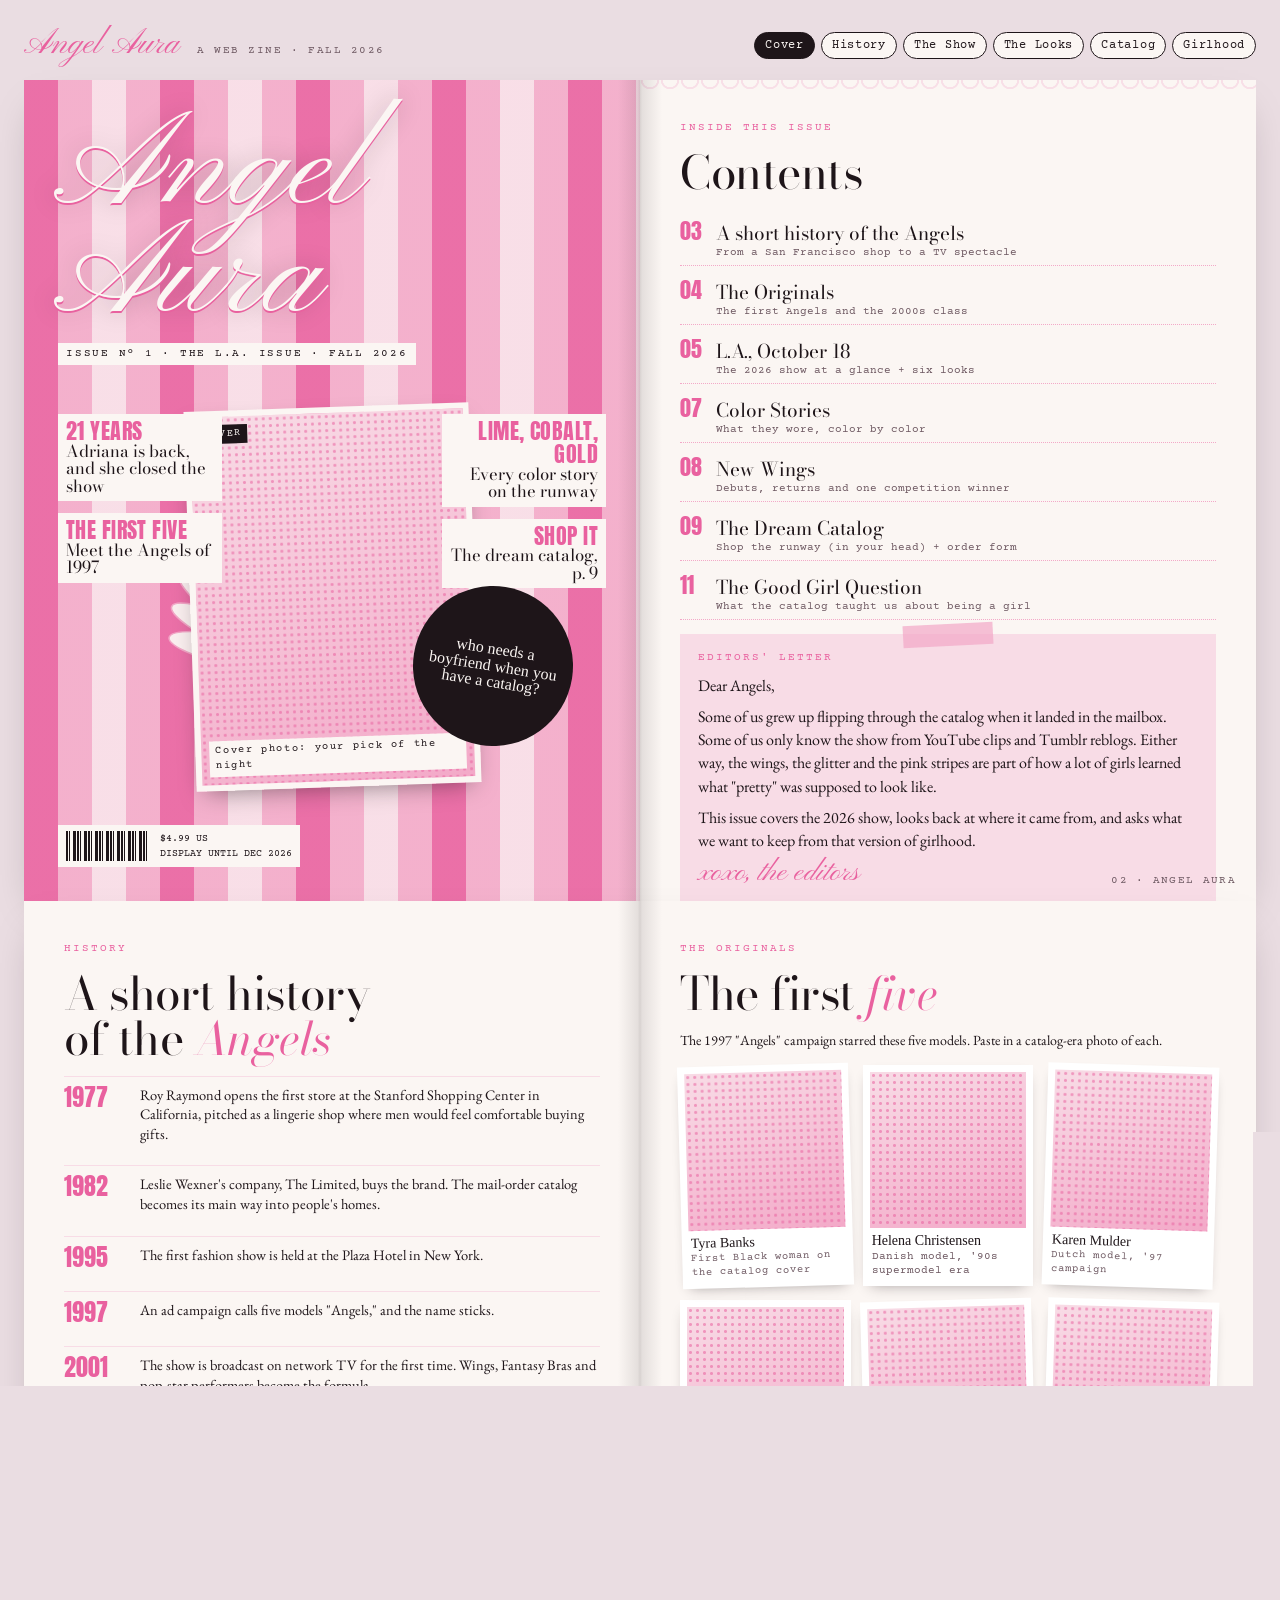
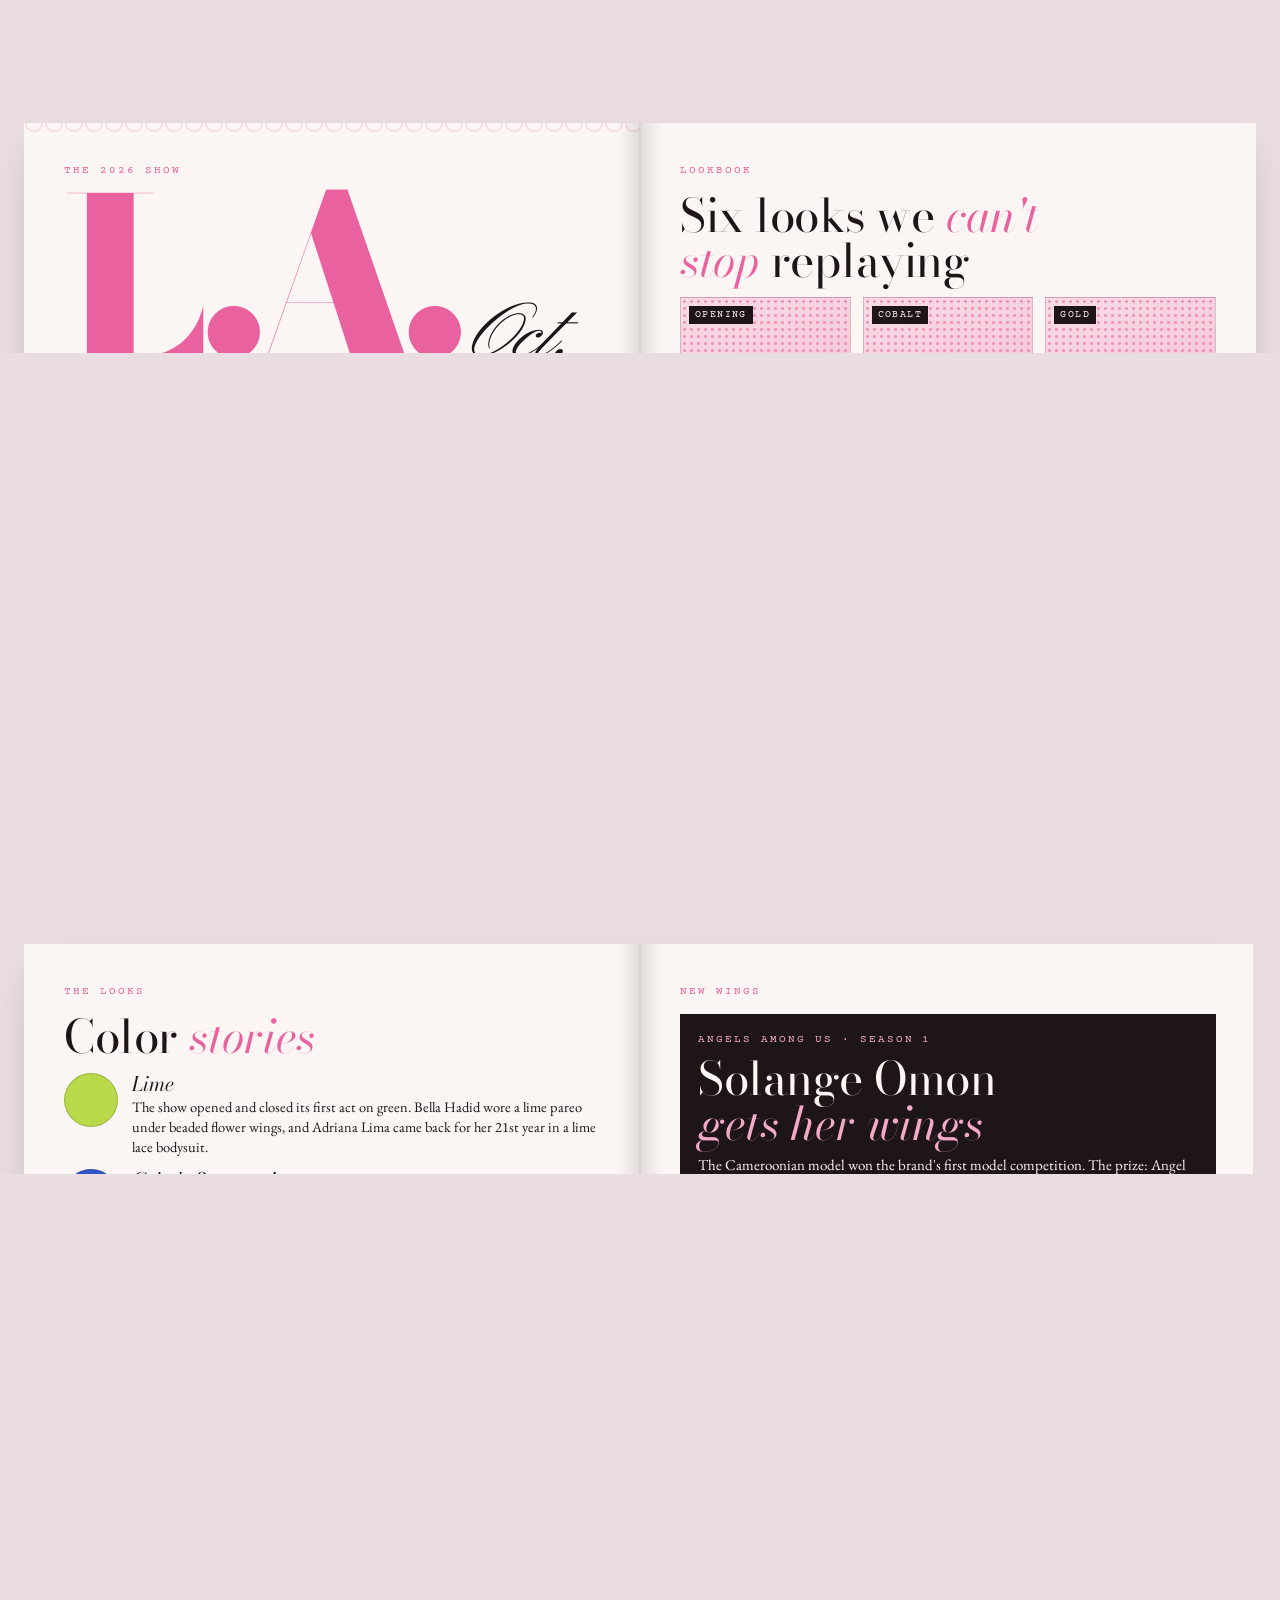
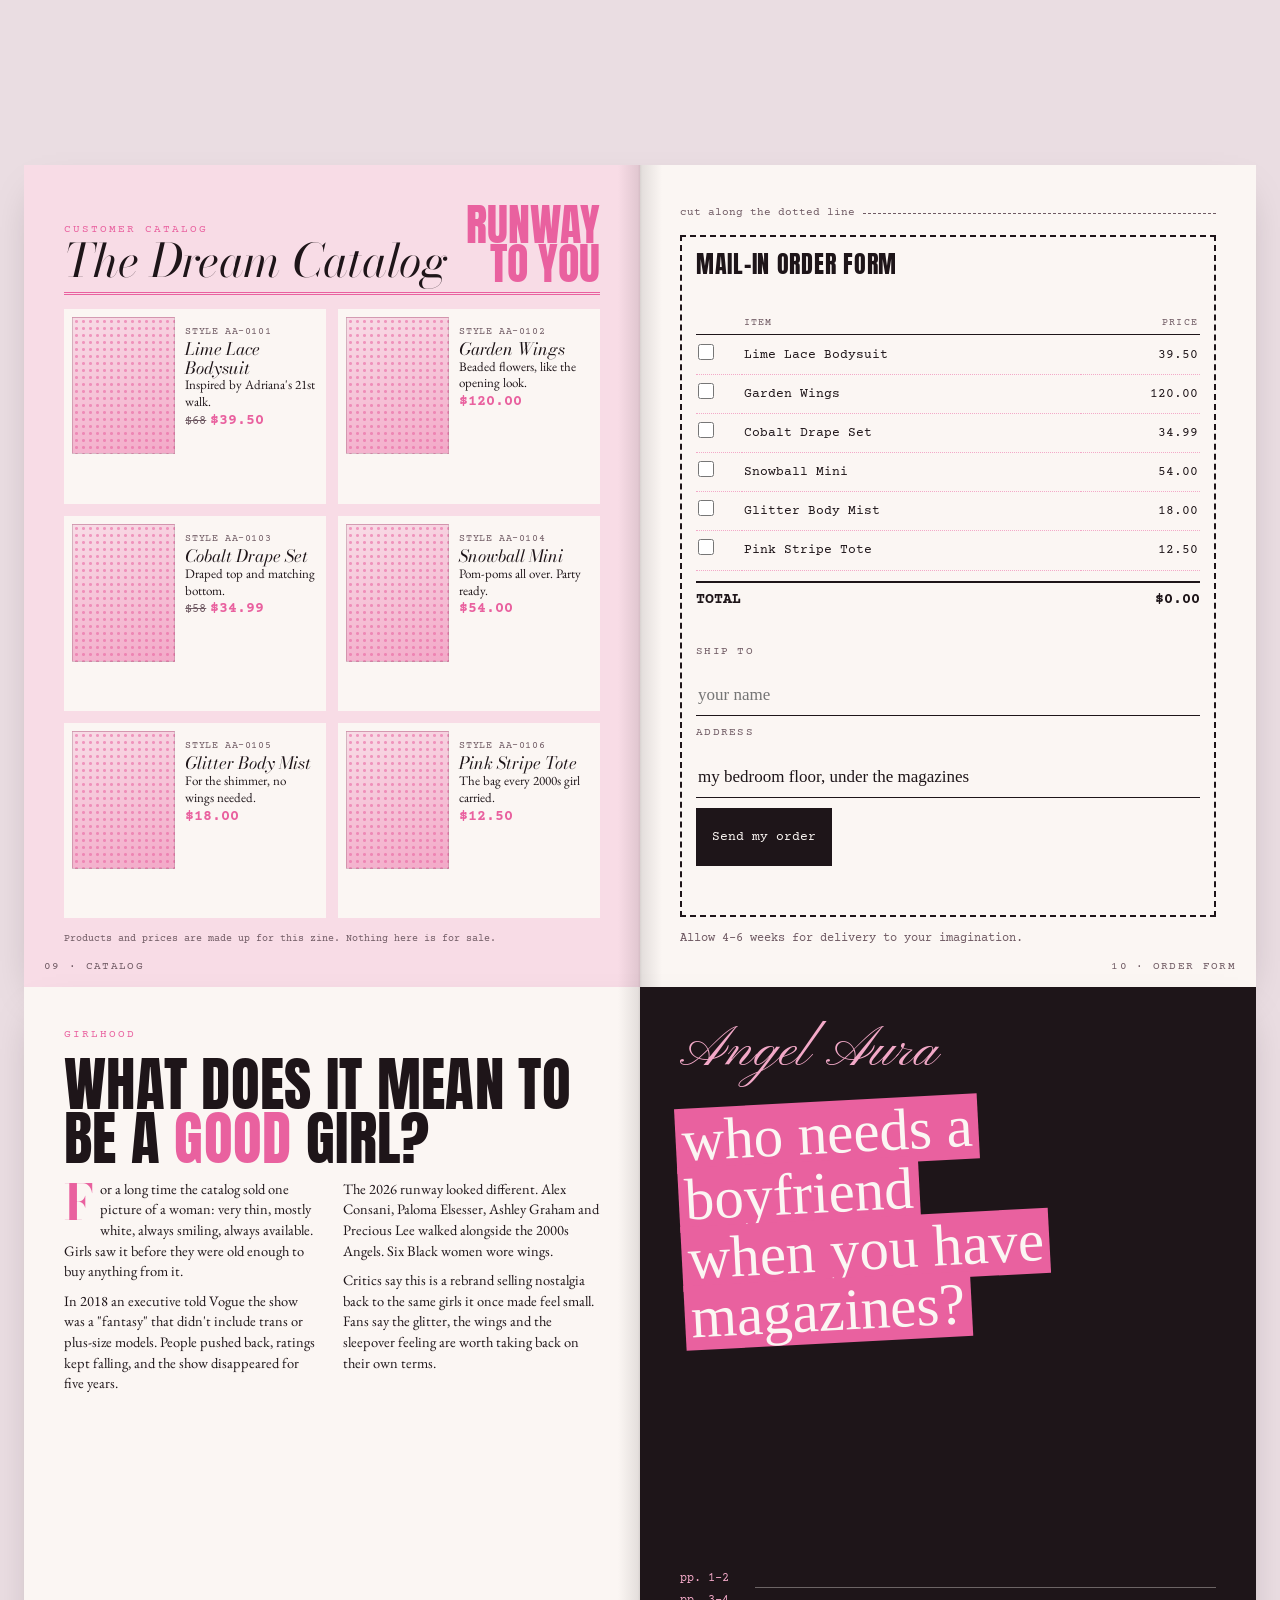
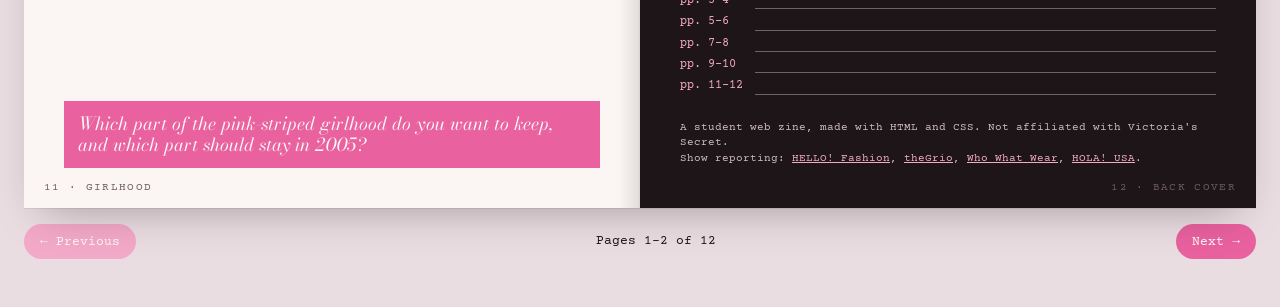
==== VSZINE/index.html @ 8eff386c "Add files via upload" ====
<!DOCTYPE html>
<html lang="en">
<head>
<meta charset="utf-8">
<meta name="viewport" content="width=device-width, initial-scale=1">
<title>Angel Aura</title>
<link rel="preconnect" href="https://fonts.googleapis.com">
<link rel="preconnect" href="https://fonts.gstatic.com" crossorigin>
<link rel="stylesheet" href="https://fonts.googleapis.com/css2?family=Anton&family=Bodoni+Moda:ital,opsz,wght@0,6..96,400..900;1,6..96,400..900&family=Courier+Prime:ital,wght@0,400;0,700;1,400&family=EB+Garamond:ital,wght@0,400..600;1,400..600&family=Permanent+Marker&family=Pinyon+Script&display=swap">

<link rel="stylesheet" href="style.css">
</head>
<body>

<header class="bar">
  <div class="mast">Angel Aura <small>a web zine · Fall 2026</small></div>
  <nav class="tabs" aria-label="Spreads">
    <button type="button" data-go="1">Cover</button>
    <button type="button" data-go="2">History</button>
    <button type="button" data-go="3">The Show</button>
    <button type="button" data-go="4">The Looks</button>
    <button type="button" data-go="5">Catalog</button>
    <button type="button" data-go="6">Girlhood</button>
  </nav>
</header>

<main>
<!-- ===================== SPREAD 1 · pages 1–2 ===================== -->
<section class="spread" id="spread-1" aria-label="Spread 1, pages 1 and 2">
  <article class="page l cover">
    <div class="stripes" aria-hidden="true"></div>
    <div class="inner">
      <div class="masthead">Angel Aura</div>
      <div class="issue">Issue Nº 1 · The L.A. Issue · Fall 2026</div>
      <div class="stage">
        <svg class="wings" viewBox="0 0 520 300" aria-hidden="true">
          <defs>
            <ellipse id="f" cx="0" cy="-70" rx="15" ry="72" fill="#FBF6F3" stroke="#F3A9C8" stroke-width="1.5"/>
            <g id="wing">
              <use href="#f" transform="rotate(-78)"/><use href="#f" transform="rotate(-66) scale(1.05)"/>
              <use href="#f" transform="rotate(-54) scale(1.12)"/><use href="#f" transform="rotate(-42) scale(1.18)"/>
              <use href="#f" transform="rotate(-30) scale(1.22)"/><use href="#f" transform="rotate(-18) scale(1.2)"/>
              <use href="#f" transform="rotate(-6) scale(1.1)"/><use href="#f" transform="rotate(6) scale(.95)"/>
              <use href="#f" transform="rotate(-60) scale(.7)"/><use href="#f" transform="rotate(-36) scale(.75)"/><use href="#f" transform="rotate(-12) scale(.7)"/>
            </g>
          </defs>
          <use href="#wing" transform="translate(236 220)"/>
          <use href="#wing" transform="translate(284 220) scale(-1 1)"/>
        </svg>
        <figure class="ph"><span class="tag">Cover</span><figcaption>Cover photo: your pick of the night</figcaption></figure>
        <div class="lines">
          <div class="line"><b>21 years</b>Adriana is back, and she closed the show</div>
          <div class="line"><b>The first five</b>Meet the Angels of 1997</div>
        </div>
        <div class="lines right">
          <div class="line"><b>Lime, cobalt, gold</b>Every color story on the runway</div>
          <div class="line"><b>Shop it</b>The dream catalog, p. 9</div>
        </div>
        <div class="sticker">who needs a boyfriend when you have a catalog?</div>
      </div>
      <div class="barcode"><i></i><span>$4.99 US<br>DISPLAY UNTIL DEC 2026</span></div>
    </div>
  </article>

  <article class="page r lace-top">
    <span class="kicker">Inside this issue</span>
    <h2>Contents</h2>
    <nav class="contents" aria-label="Contents">
      <a href="#spread-2" data-go="2"><span class="n">03</span><span class="t">A short history of the Angels<span class="d">From a San Francisco shop to a TV spectacle</span></span></a>
      <a href="#spread-2" data-go="2"><span class="n">04</span><span class="t">The Originals<span class="d">The first Angels and the 2000s class</span></span></a>
      <a href="#spread-3" data-go="3"><span class="n">05</span><span class="t">L.A., October 18<span class="d">The 2026 show at a glance + six looks</span></span></a>
      <a href="#spread-4" data-go="4"><span class="n">07</span><span class="t">Color Stories<span class="d">What they wore, color by color</span></span></a>
      <a href="#spread-4" data-go="4"><span class="n">08</span><span class="t">New Wings<span class="d">Debuts, returns and one competition winner</span></span></a>
      <a href="#spread-5" data-go="5"><span class="n">09</span><span class="t">The Dream Catalog<span class="d">Shop the runway (in your head) + order form</span></span></a>
      <a href="#spread-6" data-go="6"><span class="n">11</span><span class="t">The Good Girl Question<span class="d">What the catalog taught us about being a girl</span></span></a>
    </nav>
    <div class="letter">
      <span class="tape" aria-hidden="true"></span>
      <p class="kicker">Editors' letter</p>
      <p>Dear Angels,</p>
      <p>Some of us grew up flipping through the catalog when it landed in the mailbox. Some of us only know the show from YouTube clips and Tumblr reblogs. Either way, the wings, the glitter and the pink stripes are part of how a lot of girls learned what "pretty" was supposed to look like.</p>
      <p>This issue covers the 2026 show, looks back at where it came from, and asks what we want to keep from that version of girlhood.</p>
      <p class="sig">xoxo, the editors</p>
    </div>
    <span class="folio">02 · ANGEL AURA</span>
  </article>
</section>

<!-- ===================== SPREAD 2 · pages 3–4 ===================== -->
<section class="spread" id="spread-2" aria-label="Spread 2, pages 3 and 4" hidden>
  <article class="page l">
    <span class="kicker">History</span>
    <h2>A short history of the <em>Angels</em></h2>
    <ol class="timeline">
      <li><span class="y">1977</span><p>Roy Raymond opens the first store at the Stanford Shopping Center in California, pitched as a lingerie shop where men would feel comfortable buying gifts.</p></li>
      <li><span class="y">1982</span><p>Leslie Wexner's company, The Limited, buys the brand. The mail-order catalog becomes its main way into people's homes.</p></li>
      <li><span class="y">1995</span><p>The first fashion show is held at the Plaza Hotel in New York.</p></li>
      <li><span class="y">1997</span><p>An ad campaign calls five models "Angels," and the name sticks.</p></li>
      <li><span class="y">2001</span><p>The show is broadcast on network TV for the first time. Wings, Fantasy Bras and pop-star performers become the formula.</p></li>
      <li class="dark"><span class="y">2018</span><p>Ratings fall. A top executive says trans and plus-size models don't fit the show's "fantasy." He apologizes after public backlash.</p></li>
      <li class="dark"><span class="y">2019</span><p>The show is cancelled. In 2021 the brand retires the Angels and launches a new group of spokeswomen.</p></li>
      <li><span class="y">2024</span><p>The runway returns in New York, wings and Angels included. A second New York show follows in 2025.</p></li>
      <li><span class="y">2026</span><p>The show moves to Los Angeles for its third edition since the comeback.</p></li>
    </ol>
    <span class="folio">03 · HISTORY</span>
  </article>

  <article class="page r">
    <span class="kicker">The Originals</span>
    <h2>The first <em>five</em></h2>
    <p class="small">The 1997 "Angels" campaign starred these five models. Paste in a catalog-era photo of each.</p>
    <div class="polaroids">
      <div class="pola"><figure class="ph"></figure><div class="name">Tyra Banks</div><div class="note">First Black woman on the catalog cover</div></div>
      <div class="pola"><figure class="ph"></figure><div class="name">Helena Christensen</div><div class="note">Danish model, '90s supermodel era</div></div>
      <div class="pola"><figure class="ph"></figure><div class="name">Karen Mulder</div><div class="note">Dutch model, '97 campaign</div></div>
      <div class="pola"><figure class="ph"></figure><div class="name">Daniela Peštová</div><div class="note">Czech model, '97 campaign</div></div>
      <div class="pola"><figure class="ph"></figure><div class="name">Stephanie Seymour</div><div class="note">American model, '97 campaign</div></div>
      <div class="pola"><figure class="ph"></figure><div class="name">Your favorite</div><div class="note">Who made you want wings?</div></div>
    </div>
    <div class="classof">
      <span class="kicker">The 2000s class</span>
      <p>Heidi Klum, Gisele Bündchen, Adriana Lima, Alessandra Ambrosio, Miranda Kerr, Doutzen Kroes, Candice Swanepoel. Four of them walked again in 2026.</p>
    </div>
    <span class="folio">04 · THE ORIGINALS</span>
  </article>
</section>

<!-- ===================== SPREAD 3 · pages 5–6 ===================== -->
<section class="spread" id="spread-3" aria-label="Spread 3, pages 5 and 6" hidden>
  <article class="page l lace-top">
    <span class="kicker">The 2026 Show</span>
    <div class="la">L.A.<i>Oct. 18</i></div>
    <figure class="ph" style="flex:1"><span class="tag">Runway</span><figcaption>Wide shot of the runway at Sony Pictures Studios</figcaption></figure>
    <dl class="facts">
      <div><dt>Where</dt><dd>Sony Pictures Studios, Culver City</dd></div>
      <div><dt>How to watch</dt><dd>Streamed live on YouTube</dd></div>
      <div><dt>Soundtrack</dt><dd>All women: KATSEYE, Tate McRae, Megan Thee Stallion, Megan Moroney</dd></div>
      <div><dt>Surprise</dt><dd>Kylie Jenner, in white feathered wings</dd></div>
    </dl>
    <span class="folio">05 · THE SHOW</span>
  </article>

  <article class="page r">
    <span class="kicker">Lookbook</span>
    <h2>Six looks we <em>can't stop</em> replaying</h2>
    <div class="looks">
      <div class="look"><figure class="ph"><span class="tag">Opening</span></figure><div class="who">Bella Hadid</div><div class="what">Beaded floral wings, lime green pareo</div></div>
      <div class="look"><figure class="ph"><span class="tag">Cobalt</span></figure><div class="who">Joan Smalls</div><div class="what">Curved wings, draped top, all in cobalt</div></div>
      <div class="look"><figure class="ph"><span class="tag">Gold</span></figure><div class="who">Alex Consani</div><div class="what">Gold wings over a black lace corset set</div></div>
      <div class="look"><figure class="ph"><span class="tag">Sequin</span></figure><div class="who">Gigi Hadid</div><div class="what">Sequined wings with swinging fringe</div></div>
      <div class="look"><figure class="ph"><span class="tag">Green</span></figure><div class="who">Imaan Hammam</div><div class="what">Oversized apple-green sequin wings</div></div>
      <div class="look"><figure class="ph"><span class="tag">Finale</span></figure><div class="who">Adriana Lima</div><div class="what">Shimmering white with detailed wings</div></div>
    </div>
    <span class="folio">06 · LOOKBOOK</span>
  </article>
</section>

<!-- ===================== SPREAD 4 · pages 7–8 ===================== -->
<section class="spread" id="spread-4" aria-label="Spread 4, pages 7 and 8" hidden>
  <article class="page l">
    <span class="kicker">The Looks</span>
    <h2>Color <em>stories</em></h2>
    <div class="stories">
      <div class="story"><span class="chip" style="background:#B7D94A"></span><div><h3>Lime</h3><p>The show opened and closed its first act on green. Bella Hadid wore a lime pareo under beaded flower wings, and Adriana Lima came back for her 21st year in a lime lace bodysuit.</p></div></div>
      <div class="story"><span class="chip" style="background:#2F55C8"></span><div><h3>Cobalt &amp; turquoise</h3><p>Joan Smalls brought a beachy cobalt set with curved wings. Awar Odhiang wore turquoise with bright blue feathered wings that spiraled around her like fireworks.</p></div></div>
      <div class="story"><span class="chip" style="background:#D9B451"></span><div><h3>Gold</h3><p>Candice Swanepoel shone in a gold look, one of several she wore that night. Alex Consani paired gold wings with black lace.</p></div></div>
      <div class="story"><span class="chip" style="background:#F07FB8"></span><div><h3>Barbie pink</h3><p>Barbara Palvin walked in bright pink just a month after having her first baby.</p></div></div>
      <div class="story"><span class="chip" style="background:#FFFFFF"></span><div><h3>White</h3><p>Two big entrances in white: Kylie Jenner's surprise walk in feathered wings, and Adriana Lima's finale.</p></div></div>
      <div class="story"><span class="chip" style="background:#F6E7EE"></span><div><h3>Snowball</h3><p>Mathilda Gvarliani's mini dress, dotted with little pom-poms, was the most playful piece of the night.</p></div></div>
    </div>
    <span class="folio">07 · COLOR STORIES</span>
  </article>

  <article class="page r">
    <span class="kicker">New Wings</span>
    <div class="winner">
      <span class="kicker">Angels Among Us · Season 1</span>
      <h2>Solange Omon <em>gets her wings</em></h2>
      <p>The Cameroonian model won the brand's first model competition. The prize: Angel wings on the runway and a contract with IMG Models.</p>
    </div>
    <figure class="ph" style="flex:1"><span class="tag">Photo</span><figcaption>Solange Omon on the runway</figcaption></figure>
    <div class="mini">
      <div><b>First walks</b><span>Natalia Bryant, Jordan Leftwich and Honey Ordoñez made their debuts.</span></div>
      <div><b>For PINK</b><span>Soccer star Trinity Rodman walked for the brand's younger line.</span></div>
      <div><b>Representation</b><span>Rawleen Varghese followed Neelam Gill as a South Asian face on the runway.</span></div>
      <div><b>Milestone</b><span>Alessandra Ambrosio walked her 20th show.</span></div>
    </div>
    <p class="frow">FRONT ROW: Nicole Kidman, Vanessa Bryant, Kris Jenner, Timothée Chalamet</p>
    <span class="folio">08 · NEW WINGS</span>
  </article>
</section>

<!-- ===================== SPREAD 5 · pages 9–10 ===================== -->
<section class="spread" id="spread-5" aria-label="Spread 5, pages 9 and 10" hidden>
  <article class="page l catalog">
    <div class="head">
      <div><span class="kicker">Customer catalog</span><h2>The Dream Catalog</h2></div>
      <div class="sale">Runway<br>to you</div>
    </div>
    <div class="items">
      <div class="item"><figure class="ph"></figure><div><span class="sty">STYLE AA-0101</span><h3>Lime Lace Bodysuit</h3><p>Inspired by Adriana's 21st walk.</p><p class="price"><s>$68</s>$39.50</p></div></div>
      <div class="item"><figure class="ph"></figure><div><span class="sty">STYLE AA-0102</span><h3>Garden Wings</h3><p>Beaded flowers, like the opening look.</p><p class="price">$120.00</p></div></div>
      <div class="item"><figure class="ph"></figure><div><span class="sty">STYLE AA-0103</span><h3>Cobalt Drape Set</h3><p>Draped top and matching bottom.</p><p class="price"><s>$58</s>$34.99</p></div></div>
      <div class="item"><figure class="ph"></figure><div><span class="sty">STYLE AA-0104</span><h3>Snowball Mini</h3><p>Pom-poms all over. Party ready.</p><p class="price">$54.00</p></div></div>
      <div class="item"><figure class="ph"></figure><div><span class="sty">STYLE AA-0105</span><h3>Glitter Body Mist</h3><p>For the shimmer, no wings needed.</p><p class="price">$18.00</p></div></div>
      <div class="item"><figure class="ph"></figure><div><span class="sty">STYLE AA-0106</span><h3>Pink Stripe Tote</h3><p>The bag every 2000s girl carried.</p><p class="price">$12.50</p></div></div>
    </div>
    <p class="disclaim">Products and prices are made up for this zine. Nothing here is for sale.</p>
    <span class="folio">09 · CATALOG</span>
  </article>

  <article class="page r">
    <div class="scissors">cut along the dotted line</div>
    <form class="orderform" id="order" novalidate>
      <h3>Mail-in order form</h3>
      <table class="of-table">
        <thead><tr><th></th><th>Item</th><th>Price</th></tr></thead>
        <tbody>
          <tr><td><input type="checkbox" id="o1" data-price="39.50"></td><td><label for="o1">Lime Lace Bodysuit</label></td><td>39.50</td></tr>
          <tr><td><input type="checkbox" id="o2" data-price="120"></td><td><label for="o2">Garden Wings</label></td><td>120.00</td></tr>
          <tr><td><input type="checkbox" id="o3" data-price="34.99"></td><td><label for="o3">Cobalt Drape Set</label></td><td>34.99</td></tr>
          <tr><td><input type="checkbox" id="o4" data-price="54"></td><td><label for="o4">Snowball Mini</label></td><td>54.00</td></tr>
          <tr><td><input type="checkbox" id="o5" data-price="18"></td><td><label for="o5">Glitter Body Mist</label></td><td>18.00</td></tr>
          <tr><td><input type="checkbox" id="o6" data-price="12.50"></td><td><label for="o6">Pink Stripe Tote</label></td><td>12.50</td></tr>
        </tbody>
      </table>
      <div class="total"><span>TOTAL</span><span id="total">$0.00</span></div>
      <div class="field"><label for="o-name">Ship to</label><input id="o-name" type="text" placeholder="your name"></div>
      <div class="field"><label for="o-addr">Address</label><input id="o-addr" type="text" value="my bedroom floor, under the magazines"></div>
      <button type="submit">Send my order</button>
      <p class="confirm" id="confirm" aria-live="polite"></p>
    </form>
    <p class="cap">Allow 4–6 weeks for delivery to your imagination.</p>
    <span class="folio">10 · ORDER FORM</span>
  </article>
</section>

<!-- ===================== SPREAD 6 · pages 11–12 ===================== -->
<section class="spread" id="spread-6" aria-label="Spread 6, pages 11 and 12" hidden>
  <article class="page l">
    <span class="kicker">Girlhood</span>
    <div class="shout">What does it mean to be a <span>good</span> girl?</div>
    <div class="essay">
      <p>For a long time the catalog sold one picture of a woman: very thin, mostly white, always smiling, always available. Girls saw it before they were old enough to buy anything from it.</p>
      <p>In 2018 an executive told Vogue the show was a "fantasy" that didn't include trans or plus-size models. People pushed back, ratings kept falling, and the show disappeared for five years.</p>
      <p>The 2026 runway looked different. Alex Consani, Paloma Elsesser, Ashley Graham and Precious Lee walked alongside the 2000s Angels. Six Black women wore wings.</p>
      <p>Critics say this is a rebrand selling nostalgia back to the same girls it once made feel small. Fans say the glitter, the wings and the sleepover feeling are worth taking back on their own terms.</p>
    </div>
    <p class="ask">Which part of the pink-striped girlhood do you want to keep, and which part should stay in 2005?</p>
    <span class="folio">11 · GIRLHOOD</span>
  </article>

  <article class="page r back">
    <div class="script">Angel Aura</div>
    <div class="scrawl"><span>who needs a boyfriend</span><br><span>when you have</span><br><span>magazines?</span></div>
    <dl class="credits">
      <dt>pp. 1–2</dt><dd></dd>
      <dt>pp. 3–4</dt><dd></dd>
      <dt>pp. 5–6</dt><dd></dd>
      <dt>pp. 7–8</dt><dd></dd>
      <dt>pp. 9–10</dt><dd></dd>
      <dt>pp. 11–12</dt><dd></dd>
    </dl>
    <p class="sources">A student web zine, made with HTML and CSS. Not affiliated with Victoria's Secret.<br>
    Show reporting: <a href="https://www.hellomagazine.com/hfm/fashion-trends/929513/best-moments-victorias-secret-2026/" target="_blank" rel="noopener">HELLO! Fashion</a>,
    <a href="https://thegrio.com/2026/10/19/the-standout-black-moments-from-the-2026-victorias-secret-fashion-show/" target="_blank" rel="noopener">theGrio</a>,
    <a href="https://www.whowhatwear.com/fashion/runway/victorias-secret-fashion-show-2026" target="_blank" rel="noopener">Who What Wear</a>,
    <a href="https://www.hola.com/us/entertainment/20261001926379/victorias-secret-fashion-show-2026-performers-katseye-megan-moroney/" target="_blank" rel="noopener">HOLA! USA</a>.</p>
    <span class="folio">12 · BACK COVER</span>
  </article>
</section>
</main>

<div class="nav">
  <button type="button" id="prev">← Previous</button>
  <span id="where">Pages 1–2 of 12</span>
  <button type="button" id="next">Next →</button>
</div>

<script>
(function(){
  var spreads=[].slice.call(document.querySelectorAll('.spread'));
  var tabs=[].slice.call(document.querySelectorAll('.tabs button'));
  var cur=1;
  function show(n,push){
    n=Math.max(1,Math.min(spreads.length,n));cur=n;
    spreads.forEach(function(s,i){s.hidden=(i!==n-1)});
    tabs.forEach(function(t){t.setAttribute('aria-current',String(+t.dataset.go===n))});
    document.getElementById('prev').disabled=n===1;
    document.getElementById('next').disabled=n===spreads.length;
    document.getElementById('where').textContent='Pages '+(n*2-1)+'–'+(n*2)+' of 12';
    if(push&&location.hash!=='#spread-'+n){location.hash='spread-'+n}
  }
  function fromHash(){var m=/^#spread-(\d)$/.exec(location.hash);show(m?+m[1]:1,false)}
  document.addEventListener('click',function(e){
    var g=e.target.closest('[data-go]');if(!g)return;e.preventDefault();show(+g.dataset.go,true);window.scrollTo(0,0);
  });
  document.getElementById('prev').addEventListener('click',function(){show(cur-1,true)});
  document.getElementById('next').addEventListener('click',function(){show(cur+1,true)});
  document.addEventListener('keydown',function(e){
    if(e.target.matches('input'))return;
    if(e.key==='ArrowRight')show(cur+1,true);
    if(e.key==='ArrowLeft')show(cur-1,true);
  });
  window.addEventListener('hashchange',fromHash);
  fromHash();

  var form=document.getElementById('order');
  function sum(){
    var t=0;form.querySelectorAll('input[type=checkbox]').forEach(function(c){if(c.checked)t+=parseFloat(c.dataset.price)});
    document.getElementById('total').textContent='$'+t.toFixed(2);return t;
  }
  form.addEventListener('change',sum);
  form.addEventListener('submit',function(e){
    e.preventDefault();var t=sum();var name=document.getElementById('o-name').value.trim()||'Angel';
    document.getElementById('confirm').textContent=t>0?('Thank you, '+name+'! Your $'+t.toFixed(2)+' order ships in your dreams.'):'Pick at least one item first.';
  });
})();
</script>
</body>
</html>
---- VSZINE/style.css ----
/* Layout: a 2000s glossy fashion magazine read as 6 two-page spreads (12 pages);
   candy-stripe pink + lace trim + catalog typewriter, one spread on screen at a time. */
:root{
  --paper:#FBF6F3;      /* glossy page white, warmed toward pink */
  --blush:#F8DCE6;      /* light stripe / soft fills */
  --petal:#F3A9C8;      /* mid stripe */
  --candy:#E9619F;      /* hot stripe, the accent */
  --ink:#1E1519;        /* near-black with a plum bias */
  --mute:#6F5A63;       /* captions */
  --desk:#EADDE2;       /* the table the magazine lies on */

  --f-script:"Pinyon Script","Snell Roundhand",cursive;
  --f-display:"Bodoni Moda","Didot","Bodoni 72",Georgia,serif;
  --f-shout:"Anton","Impact","Haettenschweiler",sans-serif;
  --f-body:"EB Garamond",Garamond,Georgia,serif;
  --f-type:"Courier Prime","Courier New",monospace;
  --f-marker:"Permanent Marker","Marker Felt","Comic Sans MS",cursive;
  color-scheme:light;
}
*{box-sizing:border-box}
body{
  background:var(--desk);
  color:var(--ink);
  font-family:var(--f-body);
  font-size:16px;
  line-height:1.45;
  padding-left:max(16px,env(safe-area-inset-left,0px));
  padding-right:max(16px,env(safe-area-inset-right,0px));
  padding-block:20px 40px;
}

/* ---------- top bar ---------- */
.bar{max-width:1240px;margin:0 auto 18px;display:flex;align-items:center;justify-content:space-between;gap:12px;flex-wrap:wrap}
.bar .mast{font-family:var(--f-script);font-size:34px;line-height:1;color:var(--candy)}
.bar .mast small{font-family:var(--f-type);font-size:11px;letter-spacing:.14em;text-transform:uppercase;color:var(--mute);margin-left:10px}
.tabs{display:flex;gap:6px;flex-wrap:wrap}
.tabs button{font-family:var(--f-type);font-size:12px;letter-spacing:.06em;border:1px solid var(--ink);background:var(--paper);color:var(--ink);padding:6px 10px;border-radius:999px;cursor:pointer}
.tabs button[aria-current="true"]{background:var(--ink);color:var(--paper)}
button:focus-visible,input:focus-visible,a:focus-visible{outline:2px solid var(--candy);outline-offset:2px}

/* ---------- the spread ---------- */
.spread{max-width:1240px;margin:0 auto;display:grid;grid-template-columns:1fr 1fr;
  box-shadow:0 1px 0 rgba(30,21,25,.08),0 18px 40px -18px rgba(30,21,25,.35);position:relative}
.spread::after{/* the gutter fold */content:"";position:absolute;top:0;bottom:0;left:50%;width:44px;transform:translateX(-50%);
  background:linear-gradient(90deg,transparent,rgba(30,21,25,.10) 45%,rgba(30,21,25,.16) 50%,rgba(30,21,25,.10) 55%,transparent);pointer-events:none}
.page{background:var(--paper);aspect-ratio:3/4;position:relative;padding:clamp(18px,3.2vw,40px);display:flex;flex-direction:column;gap:14px;min-width:0;overflow:hidden}
.folio{position:absolute;bottom:12px;font-family:var(--f-type);font-size:11px;letter-spacing:.12em;color:var(--mute)}
.page.l .folio{left:20px}.page.r .folio{right:20px}

.nav{max-width:1240px;margin:16px auto 0;display:flex;justify-content:space-between;align-items:center;gap:12px;font-family:var(--f-type);font-size:13px}
.nav button{font-family:var(--f-type);font-size:13px;background:var(--candy);color:var(--paper);border:0;padding:10px 16px;border-radius:999px;cursor:pointer}
.nav button:disabled{background:var(--petal);cursor:default}

/* ---------- shared pieces ---------- */
.kicker{font-family:var(--f-type);font-size:11px;letter-spacing:.18em;text-transform:uppercase;color:var(--candy)}
h1,h2,h3{margin:0;text-wrap:balance;font-weight:400}
h2{font-family:var(--f-display);font-size:clamp(30px,3.6vw,52px);line-height:.98;letter-spacing:-.01em}
h2 em{font-style:italic;color:var(--candy)}
h3{font-family:var(--f-display);font-style:italic;font-size:20px;line-height:1.1}
p{margin:0}
.small{font-size:14px}
.cap{font-family:var(--f-type);font-size:11.5px;line-height:1.4;color:var(--mute)}
.marker{font-family:var(--f-marker);color:var(--ink);line-height:1.05}
.stripes{background:repeating-linear-gradient(90deg,var(--candy) 0 34px,var(--petal) 34px 68px,var(--blush) 68px 102px,var(--petal) 102px 136px)}
.lace-top{position:relative}
.lace-top::before{content:"";position:absolute;left:0;right:0;top:0;height:16px;
  background:radial-gradient(circle at 10px 0,transparent 7px,var(--blush) 7.5px 9px,transparent 9.5px) 0 0/20px 16px repeat-x;opacity:.9}

/* Photo placeholder. To use a real photo, put <img src="your-file.jpg" alt="..."> inside the figure. */
.ph{margin:0;position:relative;overflow:hidden;min-height:120px;border:1px solid rgba(30,21,25,.15);
  background:
    radial-gradient(circle,rgba(233,97,159,.55) 1.3px,transparent 1.6px) 0 0/7px 7px,
    linear-gradient(160deg,var(--blush),var(--petal));}
.ph img{position:absolute;inset:0;width:100%;height:100%;object-fit:cover;filter:saturate(.95)}
.ph figcaption{position:absolute;left:8px;bottom:8px;right:8px;font-family:var(--f-type);font-size:10.5px;letter-spacing:.06em;
  background:var(--paper);color:var(--ink);padding:3px 6px;width:max-content;max-width:calc(100% - 16px)}
.ph .tag{position:absolute;top:8px;left:8px;font-family:var(--f-type);font-size:10px;letter-spacing:.14em;text-transform:uppercase;color:var(--paper);background:var(--ink);padding:2px 6px}

/* ---------- spread 1 ---------- */
.cover{padding:0;gap:0}
.cover .stripes{position:absolute;inset:0;opacity:.9}
.cover .inner{position:relative;flex:1;display:flex;flex-direction:column;padding:clamp(18px,3vw,34px)}
.cover .masthead{font-family:var(--f-script);font-size:clamp(64px,10.5vw,138px);line-height:.8;color:var(--paper);
  text-shadow:0 2px 0 var(--candy),0 0 24px rgba(30,21,25,.25);margin:4px 0 0 -4px}
.cover .issue{font-family:var(--f-type);font-size:11px;letter-spacing:.16em;text-transform:uppercase;color:var(--ink);background:var(--paper);padding:3px 8px;align-self:flex-start;margin-top:10px}
.cover .stage{position:relative;flex:1;margin:14px 0 10px;display:grid;place-items:center}
.cover .wings{position:absolute;width:100%;max-width:520px;opacity:.95}
.cover .ph{width:52%;aspect-ratio:3/4;max-width:100%;border:6px solid var(--paper);box-shadow:0 10px 24px -10px rgba(30,21,25,.5);transform:rotate(-2deg)}
.cover .lines{position:absolute;left:0;top:8%;display:grid;gap:12px;width:30%;min-width:0}
.cover .lines.right{left:auto;right:0;text-align:right}
.cover .line{background:var(--paper);padding:6px 8px;font-family:var(--f-display);font-size:clamp(13px,1.3vw,17px);line-height:1.05}
.cover .line b{display:block;font-family:var(--f-shout);font-weight:400;font-size:clamp(16px,1.7vw,24px);letter-spacing:.02em;color:var(--candy);text-transform:uppercase}
.cover .sticker{position:absolute;right:6%;bottom:16%;width:clamp(110px,13vw,160px);aspect-ratio:1;border-radius:50%;background:var(--ink);color:var(--paper);
  display:grid;place-items:center;text-align:center;padding:14px;transform:rotate(9deg);font-family:var(--f-marker);font-size:clamp(12px,1.25vw,16px);line-height:1.05}
.cover .barcode{display:flex;align-items:flex-end;gap:10px;font-family:var(--f-type);font-size:10px;color:var(--ink);background:var(--paper);padding:6px 8px;align-self:flex-start}
.cover .barcode i{display:block;width:84px;height:30px;background:repeating-linear-gradient(90deg,var(--ink) 0 2px,transparent 2px 3px,var(--ink) 3px 4px,transparent 4px 7px,var(--ink) 7px 10px,transparent 10px 11px)}

.contents{display:grid;gap:8px;margin-top:6px}
.contents a{display:grid;grid-template-columns:3ch 1fr;gap:12px;align-items:baseline;color:inherit;text-decoration:none;border-bottom:1px dotted var(--petal);padding-bottom:6px}
.contents a:hover .t{color:var(--candy)}
.contents .n{font-family:var(--f-shout);font-size:22px;color:var(--candy);font-variant-numeric:tabular-nums}
.contents .t{font-family:var(--f-display);font-size:19px;line-height:1.1}
.contents .d{display:block;font-family:var(--f-type);font-size:11px;color:var(--mute);margin-top:2px}
.letter{margin-top:auto;background:var(--blush);padding:16px 18px 18px;position:relative}
.letter p+p{margin-top:8px}
.letter .sig{font-family:var(--f-script);font-size:30px;line-height:1;color:var(--candy);margin-top:6px}
.tape{position:absolute;top:-10px;left:50%;width:90px;height:22px;transform:translateX(-50%) rotate(-3deg);background:rgba(243,169,200,.7)}

/* ---------- spread 2 ---------- */
.timeline{list-style:none;margin:0;padding:0;display:grid;gap:0;flex:1}
.timeline li{display:grid;grid-template-columns:62px 1fr;gap:14px;padding:8px 0;border-top:1px solid var(--blush)}
.timeline .y{font-family:var(--f-shout);font-size:24px;line-height:1;color:var(--candy);font-variant-numeric:tabular-nums}
.timeline p{font-size:14.5px;line-height:1.35}
.timeline li.dark .y{color:var(--ink)}
.polaroids{display:grid;grid-template-columns:repeat(3,1fr);gap:14px 12px}
.pola{background:#fff;padding:7px 7px 0;box-shadow:0 6px 14px -8px rgba(30,21,25,.45);min-width:0}
.pola:nth-child(odd){transform:rotate(-1.6deg)}.pola:nth-child(3n){transform:rotate(1.8deg)}
.pola .ph{aspect-ratio:1;min-height:0;border:0}
.pola .name{font-family:var(--f-marker);font-size:14px;padding:6px 2px 2px;line-height:1.05}
.pola .note{font-family:var(--f-type);font-size:10.5px;color:var(--mute);padding:0 2px 8px;line-height:1.3}
.classof{border:1px solid var(--ink);padding:10px 12px;display:grid;gap:4px}
.classof p{font-family:var(--f-display);font-style:italic;font-size:17px;line-height:1.2}

/* ---------- spread 3 ---------- */
.la{font-family:var(--f-display);font-weight:900;font-size:clamp(110px,17vw,230px);line-height:.78;letter-spacing:-.04em;color:var(--candy)}
.la i{font-family:var(--f-script);font-weight:400;font-size:.36em;color:var(--ink);letter-spacing:0;margin-left:.1em}
.facts{display:grid;grid-template-columns:1fr 1fr;gap:10px 18px;border-top:2px solid var(--ink);padding-top:10px}
.facts dt{font-family:var(--f-type);font-size:10.5px;letter-spacing:.14em;text-transform:uppercase;color:var(--mute)}
.facts dd{margin:2px 0 0;font-family:var(--f-display);font-size:16px;line-height:1.15}
.looks{display:grid;grid-template-columns:repeat(3,1fr);gap:12px;flex:1}
.look{display:flex;flex-direction:column;gap:6px;min-width:0}
.look .ph{aspect-ratio:2/3;min-height:0}
.look .who{font-family:var(--f-display);font-size:16px;line-height:1.05}
.look .what{font-family:var(--f-type);font-size:10.5px;line-height:1.35;color:var(--mute)}

/* ---------- spread 4 ---------- */
.stories{display:grid;gap:12px}
.story{display:grid;grid-template-columns:54px 1fr;gap:14px;align-items:start}
.chip{width:54px;aspect-ratio:1;border-radius:50%;border:1px solid rgba(30,21,25,.2)}
.story h3{margin-bottom:2px}
.story p{font-size:14.5px;line-height:1.38}
.winner{background:var(--ink);color:var(--paper);padding:18px;display:grid;gap:8px}
.winner .kicker{color:var(--petal)}
.winner h2{color:var(--paper)}
.winner h2 em{color:var(--petal)}
.winner p{font-size:15px}
.mini{display:grid;grid-template-columns:1fr 1fr;gap:10px 16px}
.mini div{border-top:1px solid var(--petal);padding-top:6px}
.mini b{font-family:var(--f-display);font-weight:600;font-size:15px;display:block;line-height:1.1}
.mini span{font-size:13.5px;line-height:1.3;display:block;margin-top:2px}
.frow{font-family:var(--f-type);font-size:11.5px;line-height:1.5;background:var(--blush);padding:10px 12px}

/* ---------- spread 5: catalog ---------- */
.catalog{background:var(--blush)}
.catalog .head{display:flex;justify-content:space-between;align-items:flex-end;gap:10px;border-bottom:3px double var(--candy);padding-bottom:8px}
.catalog .head h2{font-family:var(--f-display);font-style:italic}
.sale{font-family:var(--f-shout);color:var(--candy);font-size:clamp(28px,3.4vw,46px);line-height:.9;text-transform:uppercase;text-align:right}
.items{display:grid;grid-template-columns:1fr 1fr;gap:12px;flex:1}
.item{background:var(--paper);padding:8px;display:grid;grid-template-columns:42% 1fr;gap:10px;min-width:0}
.item .ph{aspect-ratio:3/4;min-height:0}
.item h3{font-size:17px}
.item .sty{font-family:var(--f-type);font-size:10px;color:var(--mute);letter-spacing:.06em}
.item p{font-size:13px;line-height:1.3}
.item .price{font-family:var(--f-type);font-weight:700;font-size:15px;color:var(--candy)}
.item .price s{color:var(--mute);font-weight:400;font-size:12px;margin-right:4px}
.disclaim{font-family:var(--f-type);font-size:10px;color:var(--mute)}

.orderform{border:2px dashed var(--ink);padding:14px;display:grid;gap:10px;background:var(--paper);flex:1}
.orderform h3{font-family:var(--f-shout);font-style:normal;text-transform:uppercase;letter-spacing:.03em;font-size:24px}
.of-table{width:100%;border-collapse:collapse;font-family:var(--f-type);font-size:12.5px}
.of-table th{text-align:left;font-weight:400;font-size:10px;letter-spacing:.12em;text-transform:uppercase;color:var(--mute);border-bottom:1px solid var(--ink);padding:4px 2px}
.of-table td{border-bottom:1px dotted var(--petal);padding:6px 2px;vertical-align:middle}
.of-table td:last-child,.of-table th:last-child{text-align:right;font-variant-numeric:tabular-nums}
.of-table input[type=checkbox]{accent-color:var(--candy);width:16px;height:16px;margin:0}
.of-table label{cursor:pointer}
.total{display:flex;justify-content:space-between;font-family:var(--f-type);font-weight:700;font-size:15px;border-top:2px solid var(--ink);padding-top:6px;font-variant-numeric:tabular-nums}
.field{display:grid;gap:3px}
.field label{font-family:var(--f-type);font-size:10.5px;letter-spacing:.12em;text-transform:uppercase;color:var(--mute)}
.field input{font-family:var(--f-marker);font-size:17px;border:0;border-bottom:1px solid var(--ink);background:transparent;padding:4px 2px;color:var(--ink);min-width:0}
.orderform button{justify-self:start;font-family:var(--f-type);font-size:13px;background:var(--ink);color:var(--paper);border:0;padding:10px 16px;cursor:pointer}
.confirm{font-family:var(--f-marker);font-size:18px;color:var(--candy)}
.scissors{font-family:var(--f-type);font-size:11px;color:var(--mute);display:flex;align-items:center;gap:8px}
.scissors::after{content:"";flex:1;border-top:1px dashed var(--mute)}

/* ---------- spread 6 ---------- */
.shout{font-family:var(--f-shout);text-transform:uppercase;font-size:clamp(34px,4.6vw,64px);line-height:.92;letter-spacing:.005em}
.shout span{color:var(--candy)}
.essay{columns:2;column-gap:22px;font-size:14.5px;line-height:1.42}
.essay p{margin-bottom:9px;break-inside:avoid-column}
.essay p:first-child::first-letter{font-family:var(--f-display);font-weight:700;float:left;font-size:3.4em;line-height:.8;padding:4px 6px 0 0;color:var(--candy)}
.ask{background:var(--candy);color:var(--paper);padding:12px 14px;font-family:var(--f-display);font-style:italic;font-size:18px;line-height:1.2;margin-top:auto}
.back{background:var(--ink);color:var(--paper)}
.back .scrawl{font-family:var(--f-marker);font-size:clamp(34px,4.6vw,62px);line-height:1;color:var(--paper);transform:rotate(-3deg);margin-top:8px}
.back .scrawl span{background:var(--candy);padding:0 6px;box-decoration-break:clone;-webkit-box-decoration-break:clone}
.credits{display:grid;grid-template-columns:auto 1fr;gap:4px 12px;font-family:var(--f-type);font-size:12px;margin-top:auto}
.credits dt{color:var(--petal)}
.credits dd{margin:0;border-bottom:1px solid rgba(251,246,243,.35);min-height:1.3em}
.sources{font-family:var(--f-type);font-size:10.5px;line-height:1.5;color:#CDB9C2}
.sources a{color:var(--petal)}
.back .script{font-family:var(--f-script);font-size:56px;line-height:.9;color:var(--petal)}

/* ---------- phone ---------- */
@media (max-width:820px){
  .spread{grid-template-columns:1fr;gap:14px;box-shadow:none}
  .spread::after{display:none}
  .page{aspect-ratio:auto;min-height:0;box-shadow:0 10px 24px -14px rgba(30,21,25,.4);padding-bottom:40px}
  .cover{min-height:640px}
  .cover .lines{position:static;width:auto}
  .cover .lines.right{text-align:left}
  .cover .stage{display:flex;flex-direction:column;gap:10px}
  .cover .ph{width:70%}
  .cover .sticker{position:relative;right:auto;bottom:auto;align-self:flex-end;margin-top:-50px}
  .essay{columns:1}
  .looks{grid-template-columns:1fr 1fr}
  .items{grid-template-columns:1fr}
}
@media (max-width:420px){
  .polaroids{grid-template-columns:1fr 1fr}
  .facts,.mini{grid-template-columns:1fr}
  .tabs button{padding:6px 8px}
}
@media (prefers-reduced-motion:no-preference){
  .spread{animation:flip .45s ease both}
  @keyframes flip{from{transform:translateY(6px)}to{transform:none}}
}
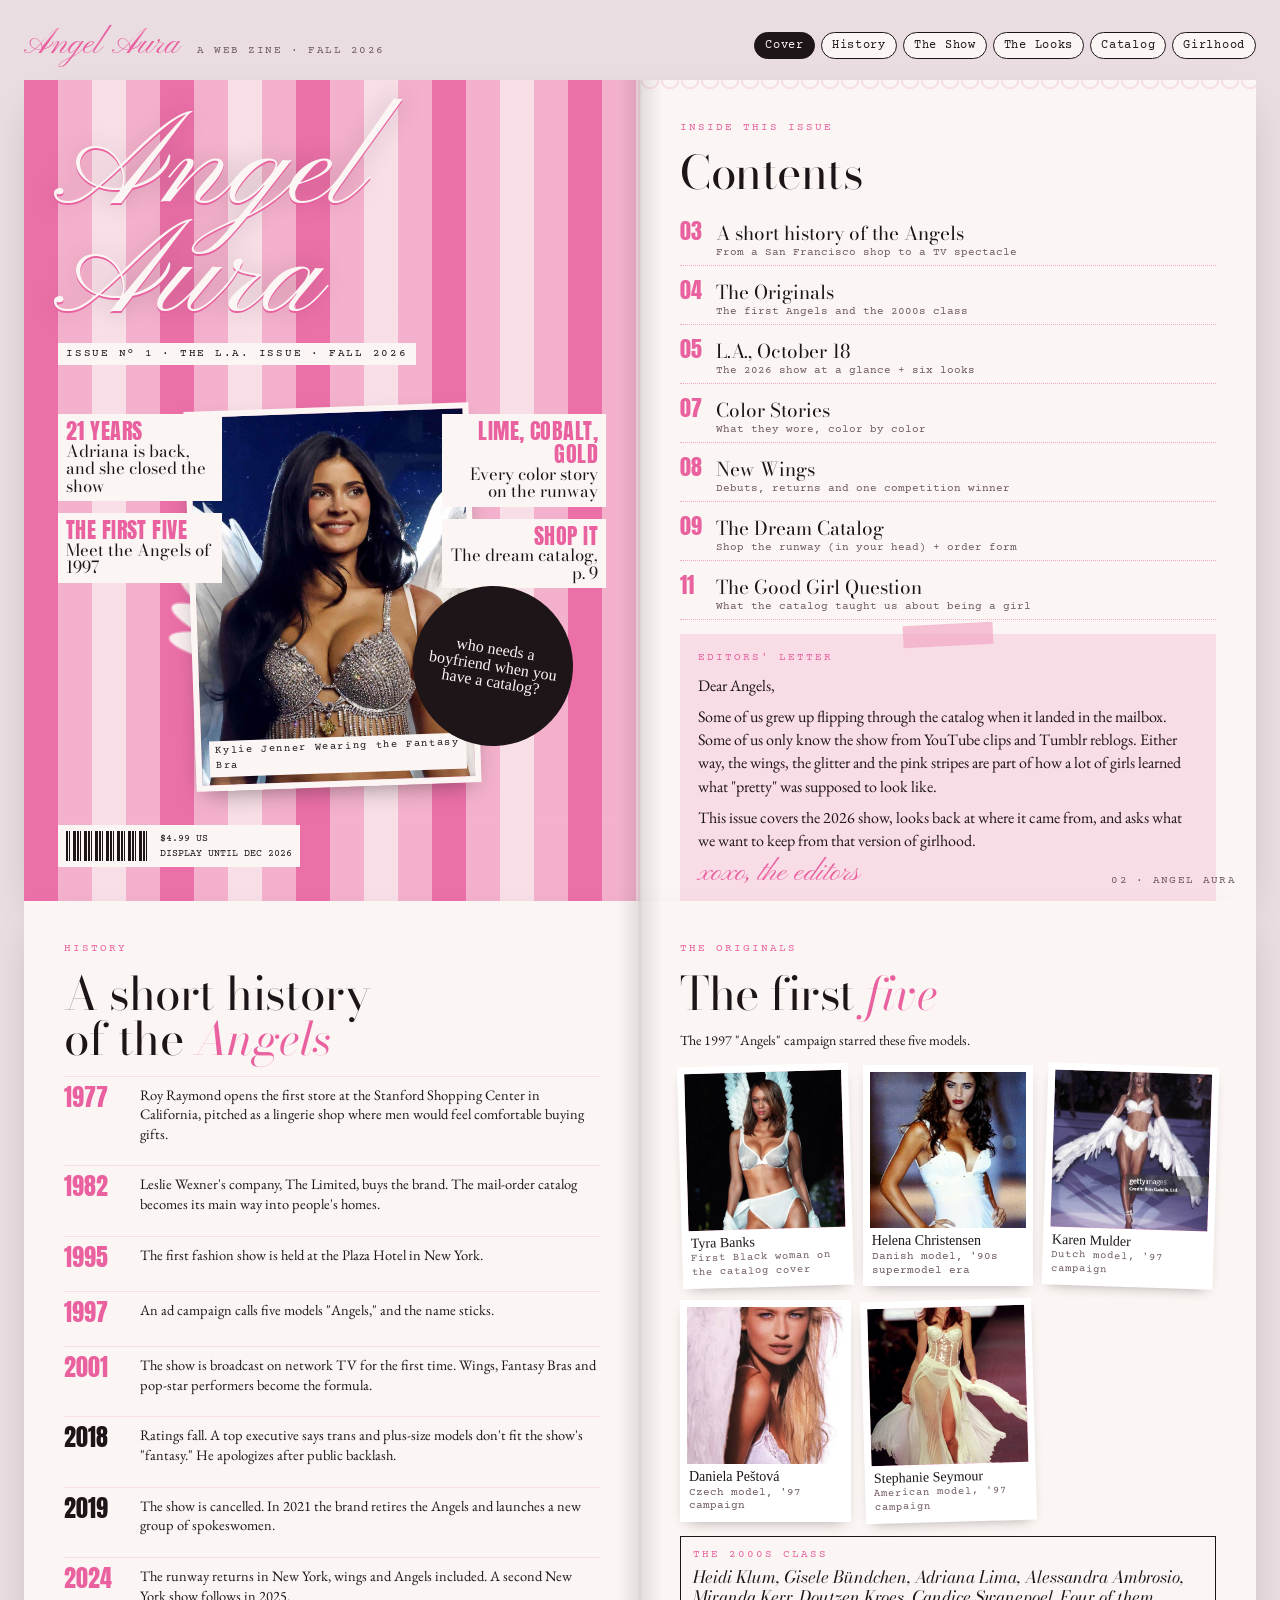
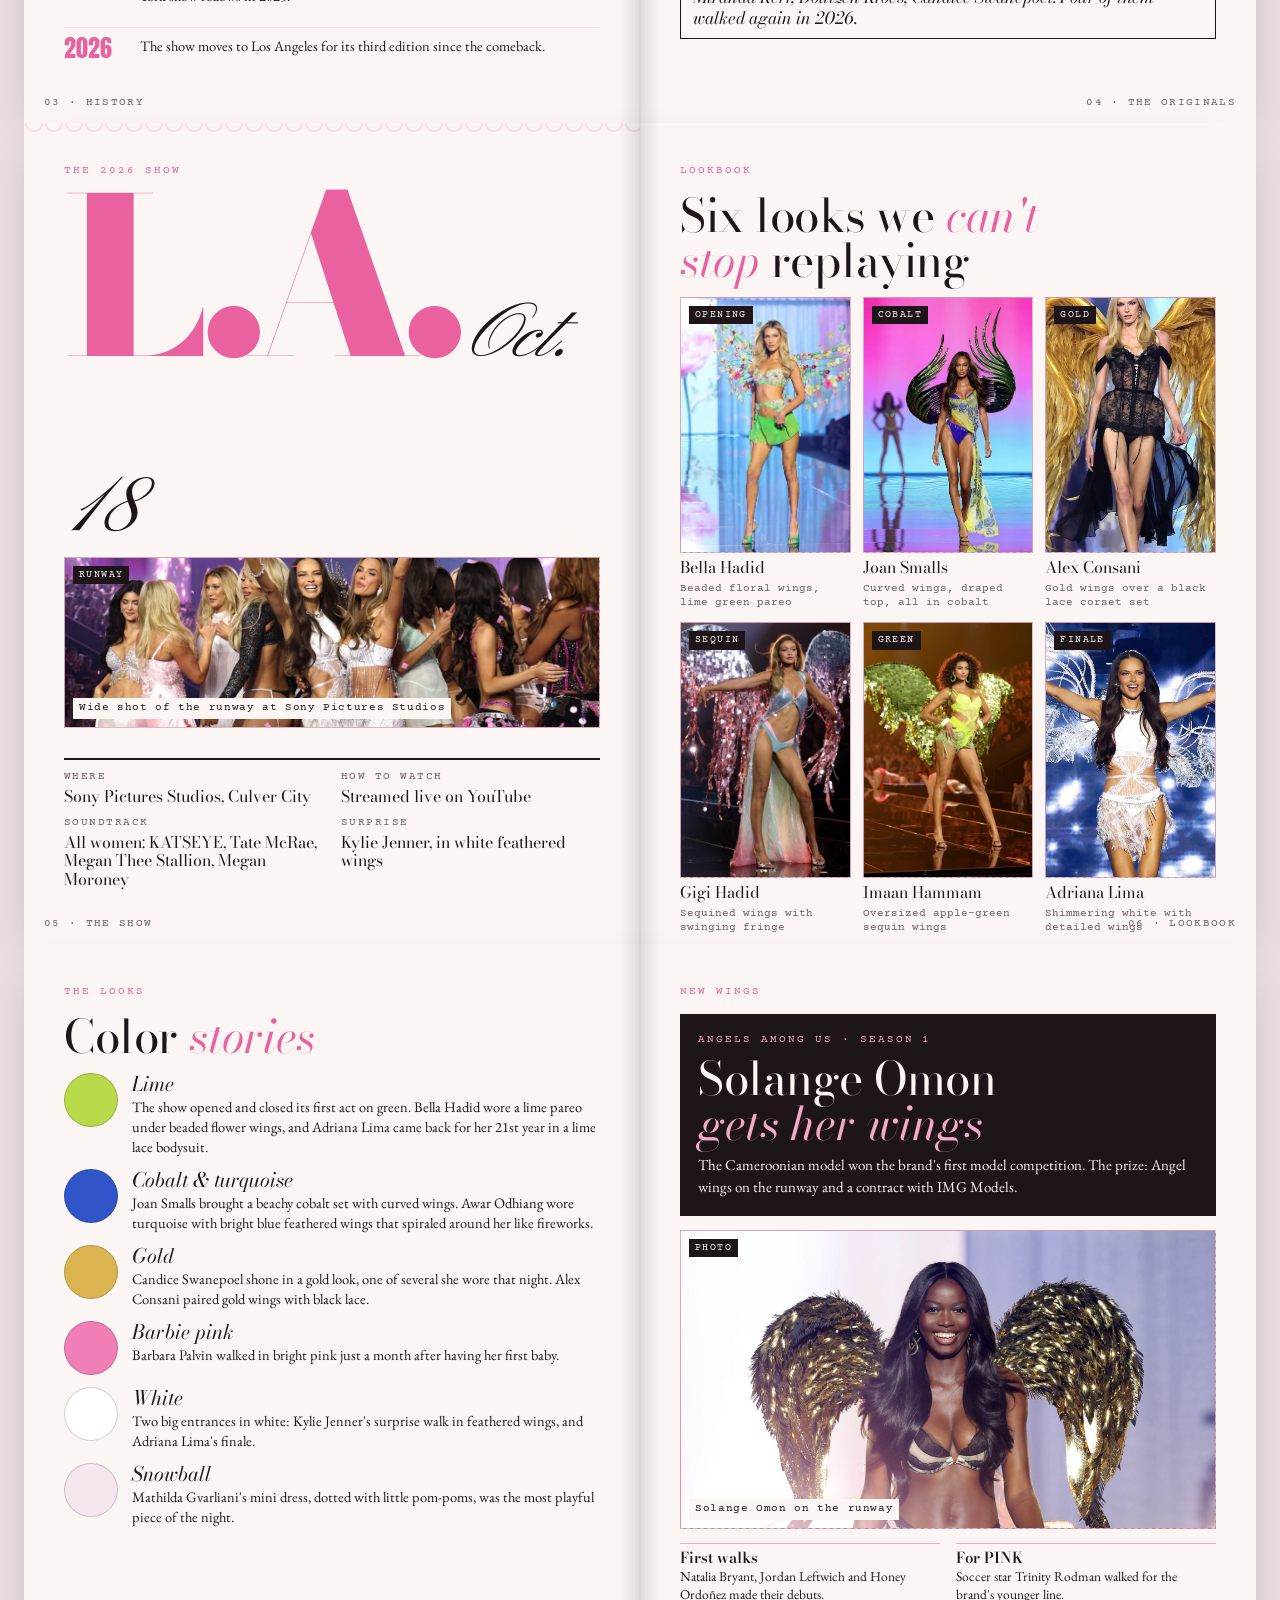
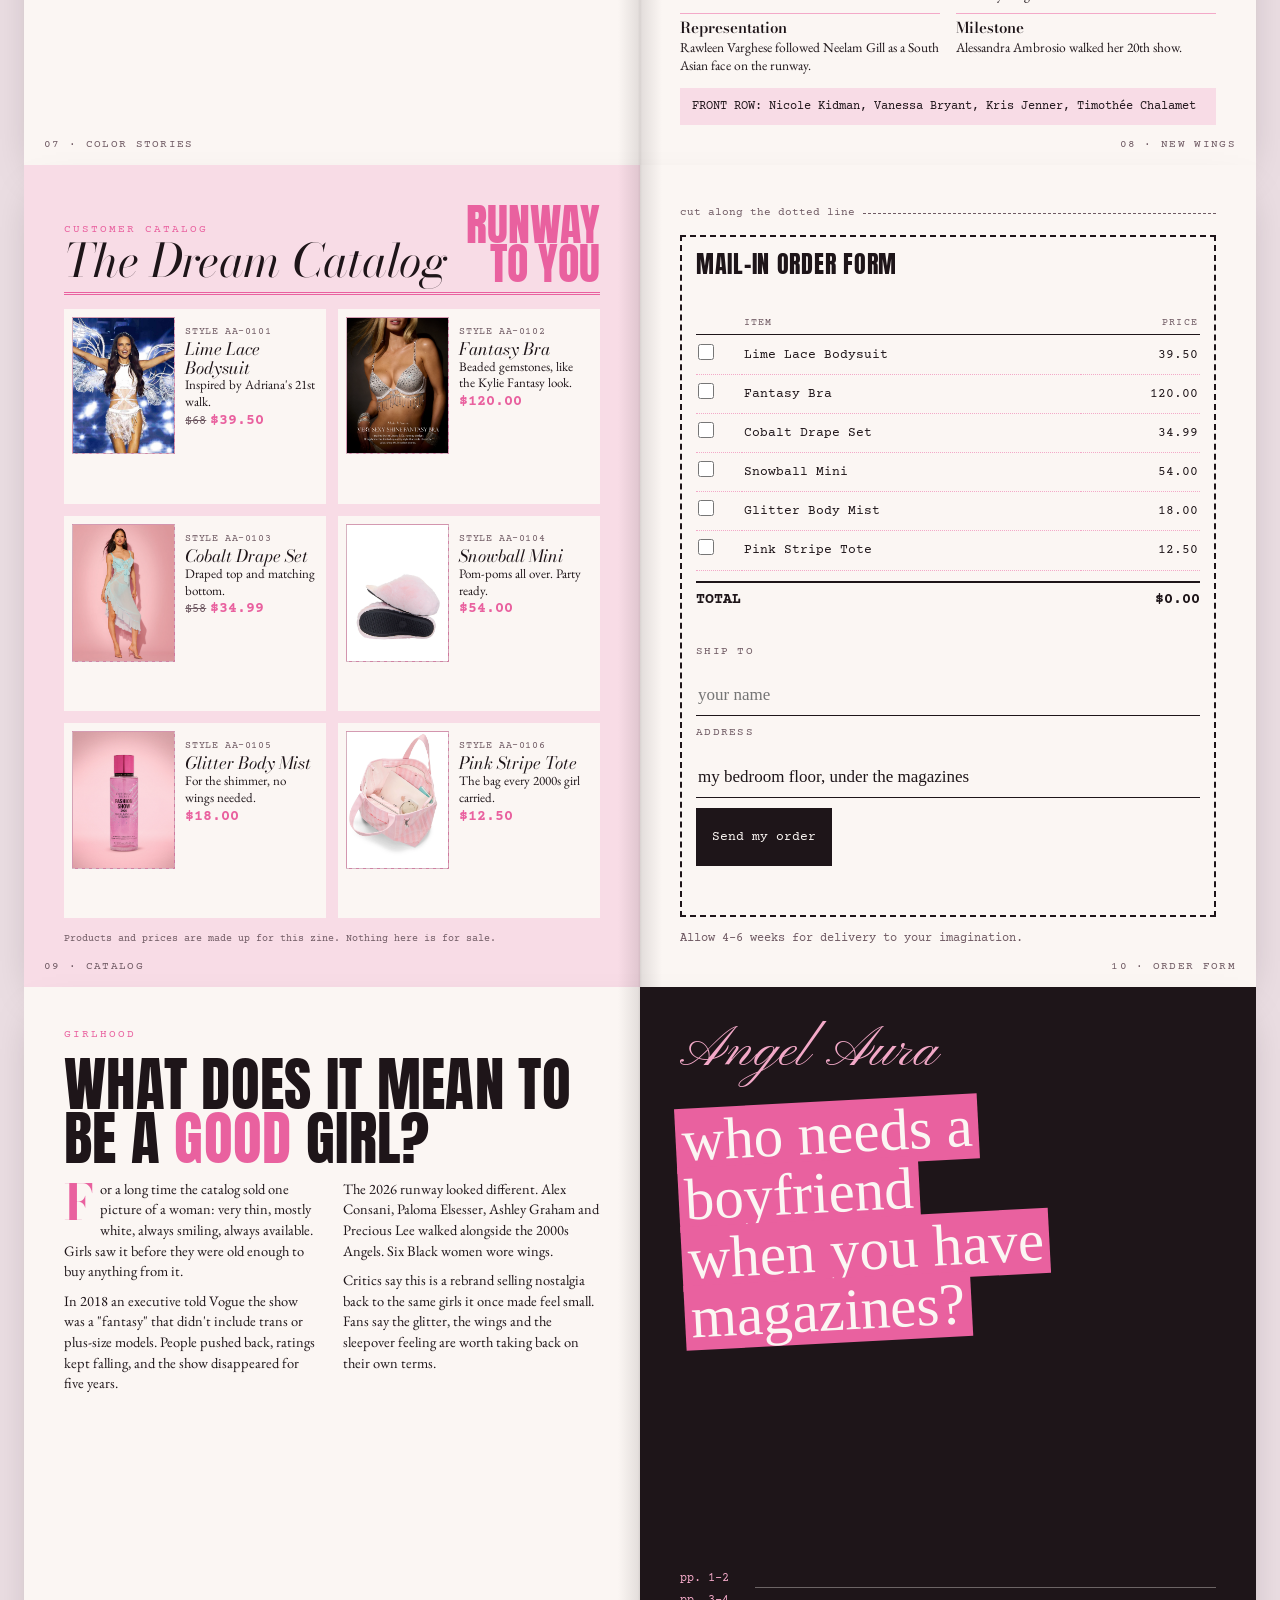
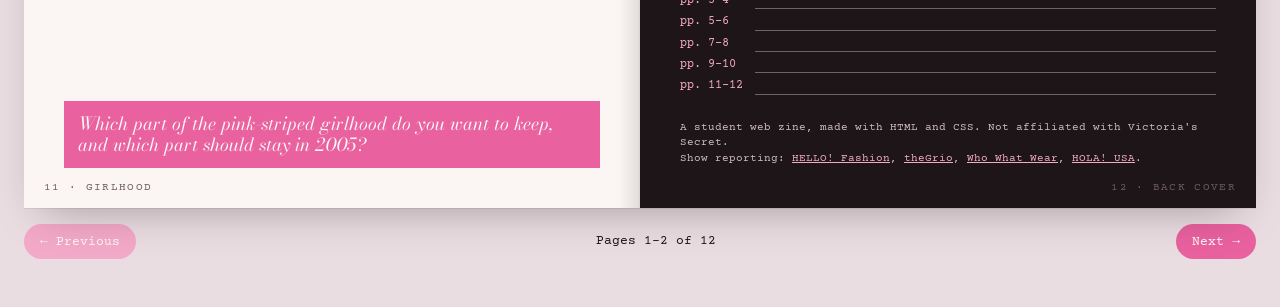
==== commit 6cdf0c8a: "Add files via upload" ====
--- a/VSZINE/index.html
+++ b/VSZINE/index.html
@@ -47,7 +47,11 @@
           <use href="#wing" transform="translate(236 220)"/>
           <use href="#wing" transform="translate(284 220) scale(-1 1)"/>
         </svg>
-        <figure class="ph"><span class="tag">Cover</span><figcaption>Cover photo: your pick of the night</figcaption></figure>
+        <figure class="ph">
+          <span class="tag">Cover</span>
+          <img src="COVERPHOTO.jpg" alt="Cover photo">
+         <figcaption>Kylie Jenner Wearing the Fantasy Bra</figcaption>
+      </figure>
         <div class="lines">
           <div class="line"><b>21 years</b>Adriana is back, and she closed the show</div>
           <div class="line"><b>The first five</b>Meet the Angels of 1997</div>
@@ -108,15 +112,52 @@
   <article class="page r">
     <span class="kicker">The Originals</span>
     <h2>The first <em>five</em></h2>
-    <p class="small">The 1997 "Angels" campaign starred these five models. Paste in a catalog-era photo of each.</p>
-    <div class="polaroids">
-      <div class="pola"><figure class="ph"></figure><div class="name">Tyra Banks</div><div class="note">First Black woman on the catalog cover</div></div>
-      <div class="pola"><figure class="ph"></figure><div class="name">Helena Christensen</div><div class="note">Danish model, '90s supermodel era</div></div>
-      <div class="pola"><figure class="ph"></figure><div class="name">Karen Mulder</div><div class="note">Dutch model, '97 campaign</div></div>
-      <div class="pola"><figure class="ph"></figure><div class="name">Daniela Peštová</div><div class="note">Czech model, '97 campaign</div></div>
-      <div class="pola"><figure class="ph"></figure><div class="name">Stephanie Seymour</div><div class="note">American model, '97 campaign</div></div>
-      <div class="pola"><figure class="ph"></figure><div class="name">Your favorite</div><div class="note">Who made you want wings?</div></div>
-    </div>
+
+    <p class="small">The 1997 "Angels" campaign starred these five models.</p>
+
+<div class="polaroids">
+
+  <div class="pola">
+    <figure class="ph">
+      <img src="tyra.webp" alt="Tyra Banks">
+    </figure>
+    <div class="name">Tyra Banks</div>
+    <div class="note">First Black woman on the catalog cover</div>
+  </div>
+
+  <div class="pola">
+    <figure class="ph">
+      <img src="helena.jpeg" alt="Helena Christensen">
+    </figure>
+    <div class="name">Helena Christensen</div>
+    <div class="note">Danish model, '90s supermodel era</div>
+  </div>
+
+  <div class="pola">
+    <figure class="ph">
+      <img src="mulder.jpeg" alt="Karen Mulder">
+    </figure>
+    <div class="name">Karen Mulder</div>
+    <div class="note">Dutch model, '97 campaign</div>
+  </div>
+
+  <div class="pola">
+    <figure class="ph">
+      <img src="daniela.jpeg" alt="Daniela Peštová">
+    </figure>
+    <div class="name">Daniela Peštová</div>
+    <div class="note">Czech model, '97 campaign</div>
+  </div>
+
+  <div class="pola">
+    <figure class="ph">
+      <img src="stephanie.jpeg" alt="Stephanie Seymour">
+    </figure>
+    <div class="name">Stephanie Seymour</div>
+    <div class="note">American model, '97 campaign</div>
+  </div>
+
+</div>
     <div class="classof">
       <span class="kicker">The 2000s class</span>
       <p>Heidi Klum, Gisele Bündchen, Adriana Lima, Alessandra Ambrosio, Miranda Kerr, Doutzen Kroes, Candice Swanepoel. Four of them walked again in 2026.</p>
@@ -130,7 +171,7 @@
   <article class="page l lace-top">
     <span class="kicker">The 2026 Show</span>
     <div class="la">L.A.<i>Oct. 18</i></div>
-    <figure class="ph" style="flex:1"><span class="tag">Runway</span><figcaption>Wide shot of the runway at Sony Pictures Studios</figcaption></figure>
+    <figure class="ph" style="flex:1"><img src="endrunway.jpg" alt="Solange Omon on the runway"><span class="tag">Runway</span><figcaption>Wide shot of the runway at Sony Pictures Studios</figcaption></figure>
     <dl class="facts">
       <div><dt>Where</dt><dd>Sony Pictures Studios, Culver City</dd></div>
       <div><dt>How to watch</dt><dd>Streamed live on YouTube</dd></div>
@@ -143,14 +184,15 @@
   <article class="page r">
     <span class="kicker">Lookbook</span>
     <h2>Six looks we <em>can't stop</em> replaying</h2>
-    <div class="looks">
-      <div class="look"><figure class="ph"><span class="tag">Opening</span></figure><div class="who">Bella Hadid</div><div class="what">Beaded floral wings, lime green pareo</div></div>
-      <div class="look"><figure class="ph"><span class="tag">Cobalt</span></figure><div class="who">Joan Smalls</div><div class="what">Curved wings, draped top, all in cobalt</div></div>
-      <div class="look"><figure class="ph"><span class="tag">Gold</span></figure><div class="who">Alex Consani</div><div class="what">Gold wings over a black lace corset set</div></div>
-      <div class="look"><figure class="ph"><span class="tag">Sequin</span></figure><div class="who">Gigi Hadid</div><div class="what">Sequined wings with swinging fringe</div></div>
-      <div class="look"><figure class="ph"><span class="tag">Green</span></figure><div class="who">Imaan Hammam</div><div class="what">Oversized apple-green sequin wings</div></div>
-      <div class="look"><figure class="ph"><span class="tag">Finale</span></figure><div class="who">Adriana Lima</div><div class="what">Shimmering white with detailed wings</div></div>
-    </div>
+     <div class="looks">
+      <div class="look"><figure class="ph"><img src="bella.jpeg" alt="Bella Hadid in the opening runway look"><span class="tag">Opening</span></figure><div class="who">Bella Hadid</div><div class="what">Beaded floral wings, lime green pareo</div></div>
+      <div class="look"><figure class="ph"><img src="joansmalls.jpeg" alt="Joan Smalls in a cobalt runway look"><span class="tag">Cobalt</span></figure><div class="who">Joan Smalls</div><div class="what">Curved wings, draped top, all in cobalt</div></div>
+      <div class="look"><figure class="ph"><img src="alex.jpeg" alt="Alex Consani in a gold runway look"><span class="tag">Gold</span></figure><div class="who">Alex Consani</div><div class="what">Gold wings over a black lace corset set</div></div>
+      <div class="look"><figure class="ph"><img src="gigi.png" alt="Gigi Hadid in a sequined runway look"><span class="tag">Sequin</span></figure><div class="who">Gigi Hadid</div><div class="what">Sequined wings with swinging fringe</div></div>
+      <div class="look"><figure class="ph"><img src="imaan.jpg" alt="Imaan Hammam in a green runway look"><span class="tag">Green</span></figure><div class="who">Imaan Hammam</div><div class="what">Oversized apple-green sequin wings</div></div>
+      <div class="look"><figure class="ph"><img src="adriana.jpg" alt="Adriana Lima in the finale runway look"><span class="tag">Finale</span></figure><div class="who">Adriana Lima</div><div class="what">Shimmering white with detailed wings</div></div>
+    </div>
+</div>
     <span class="folio">06 · LOOKBOOK</span>
   </article>
 </section>
@@ -177,8 +219,9 @@
       <span class="kicker">Angels Among Us · Season 1</span>
       <h2>Solange Omon <em>gets her wings</em></h2>
       <p>The Cameroonian model won the brand's first model competition. The prize: Angel wings on the runway and a contract with IMG Models.</p>
-    </div>
-    <figure class="ph" style="flex:1"><span class="tag">Photo</span><figcaption>Solange Omon on the runway</figcaption></figure>
+   
+    </div>
+    <figure class="ph" style="flex:1"><img src="solange.jpg" alt="Solange Omon on the runway"><span class="tag">Photo</span><figcaption>Solange Omon on the runway</figcaption></figure>
     <div class="mini">
       <div><b>First walks</b><span>Natalia Bryant, Jordan Leftwich and Honey Ordoñez made their debuts.</span></div>
       <div><b>For PINK</b><span>Soccer star Trinity Rodman walked for the brand's younger line.</span></div>
@@ -198,12 +241,12 @@
       <div class="sale">Runway<br>to you</div>
     </div>
     <div class="items">
-      <div class="item"><figure class="ph"></figure><div><span class="sty">STYLE AA-0101</span><h3>Lime Lace Bodysuit</h3><p>Inspired by Adriana's 21st walk.</p><p class="price"><s>$68</s>$39.50</p></div></div>
-      <div class="item"><figure class="ph"></figure><div><span class="sty">STYLE AA-0102</span><h3>Garden Wings</h3><p>Beaded flowers, like the opening look.</p><p class="price">$120.00</p></div></div>
-      <div class="item"><figure class="ph"></figure><div><span class="sty">STYLE AA-0103</span><h3>Cobalt Drape Set</h3><p>Draped top and matching bottom.</p><p class="price"><s>$58</s>$34.99</p></div></div>
-      <div class="item"><figure class="ph"></figure><div><span class="sty">STYLE AA-0104</span><h3>Snowball Mini</h3><p>Pom-poms all over. Party ready.</p><p class="price">$54.00</p></div></div>
-      <div class="item"><figure class="ph"></figure><div><span class="sty">STYLE AA-0105</span><h3>Glitter Body Mist</h3><p>For the shimmer, no wings needed.</p><p class="price">$18.00</p></div></div>
-      <div class="item"><figure class="ph"></figure><div><span class="sty">STYLE AA-0106</span><h3>Pink Stripe Tote</h3><p>The bag every 2000s girl carried.</p><p class="price">$12.50</p></div></div>
+      <div class="item"><figure class="ph"><img src="adriana.jpg" alt="Lime Lace Bodysuit"></figure><div><span class="sty">STYLE AA-0101</span><h3>Lime Lace Bodysuit</h3><p>Inspired by Adriana's 21st walk.</p><p class="price"><s>$68</s>$39.50</p></div></div>
+      <div class="item"><figure class="ph"><img src="fantasybra.webp" alt="Fantasy Bra"></figure><div><span class="sty">STYLE AA-0102</span><h3>Fantasy Bra</h3><p>Beaded gemstones, like the Kylie Fantasy look.</p><p class="price">$120.00</p></div></div>
+      <div class="item"><figure class="ph"><img src="cobalt.webp" alt="Cobalt Drape Set"></figure><div><span class="sty">STYLE AA-0103</span><h3>Cobalt Drape Set</h3><p>Draped top and matching bottom.</p><p class="price"><s>$58</s>$34.99</p></div></div>
+      <div class="item"><figure class="ph"><img src="snowballminis.webp" alt="Snowball Mini"></figure><div><span class="sty">STYLE AA-0104</span><h3>Snowball Mini</h3><p>Pom-poms all over. Party ready.</p><p class="price">$54.00</p></div></div>
+      <div class="item"><figure class="ph"><img src="mist.webp" alt="Glitter Body Mist"></figure><div><span class="sty">STYLE AA-0105</span><h3>Glitter Body Mist</h3><p>For the shimmer, no wings needed.</p><p class="price">$18.00</p></div></div>
+      <div class="item"><figure class="ph"><img src="stripedtote.webp" alt="Pink Stripe Tote"></figure><div><span class="sty">STYLE AA-0106</span><h3>Pink Stripe Tote</h3><p>The bag every 2000s girl carried.</p><p class="price">$12.50</p></div></div>
     </div>
     <p class="disclaim">Products and prices are made up for this zine. Nothing here is for sale.</p>
     <span class="folio">09 · CATALOG</span>
@@ -217,7 +260,7 @@
         <thead><tr><th></th><th>Item</th><th>Price</th></tr></thead>
         <tbody>
           <tr><td><input type="checkbox" id="o1" data-price="39.50"></td><td><label for="o1">Lime Lace Bodysuit</label></td><td>39.50</td></tr>
-          <tr><td><input type="checkbox" id="o2" data-price="120"></td><td><label for="o2">Garden Wings</label></td><td>120.00</td></tr>
+          <tr><td><input type="checkbox" id="o2" data-price="120"></td><td><label for="o2">Fantasy Bra</label></td><td>120.00</td></tr>
           <tr><td><input type="checkbox" id="o3" data-price="34.99"></td><td><label for="o3">Cobalt Drape Set</label></td><td>34.99</td></tr>
           <tr><td><input type="checkbox" id="o4" data-price="54"></td><td><label for="o4">Snowball Mini</label></td><td>54.00</td></tr>
           <tr><td><input type="checkbox" id="o5" data-price="18"></td><td><label for="o5">Glitter Body Mist</label></td><td>18.00</td></tr>
--- a/VSZINE/style.css
+++ b/VSZINE/style.css
@@ -122,16 +122,96 @@
 .classof p{font-family:var(--f-display);font-style:italic;font-size:17px;line-height:1.2}
 
 /* ---------- spread 3 ---------- */
-.la{font-family:var(--f-display);font-weight:900;font-size:clamp(110px,17vw,230px);line-height:.78;letter-spacing:-.04em;color:var(--candy)}
-.la i{font-family:var(--f-script);font-weight:400;font-size:.36em;color:var(--ink);letter-spacing:0;margin-left:.1em}
-.facts{display:grid;grid-template-columns:1fr 1fr;gap:10px 18px;border-top:2px solid var(--ink);padding-top:10px}
-.facts dt{font-family:var(--f-type);font-size:10.5px;letter-spacing:.14em;text-transform:uppercase;color:var(--mute)}
-.facts dd{margin:2px 0 0;font-family:var(--f-display);font-size:16px;line-height:1.15}
-.looks{display:grid;grid-template-columns:repeat(3,1fr);gap:12px;flex:1}
-.look{display:flex;flex-direction:column;gap:6px;min-width:0}
-.look .ph{aspect-ratio:2/3;min-height:0}
-.look .who{font-family:var(--f-display);font-size:16px;line-height:1.05}
-.look .what{font-family:var(--f-type);font-size:10.5px;line-height:1.35;color:var(--mute)}
+.la {
+  font-family: var(--f-display);
+  font-weight: 900;
+  font-size: clamp(110px, 17vw, 230px);
+  line-height: .78;
+  letter-spacing: -.04em;
+  color: var(--candy);
+}
+
+.la i {
+  font-family: var(--f-script);
+  font-weight: 400;
+  font-size: .36em;
+  color: var(--ink);
+  letter-spacing: 0;
+  margin-left: .1em;
+}
+
+/* SHOW FACTS */
+.facts {
+  display: grid;
+  grid-template-columns: 1fr 1fr;
+  gap: 10px 18px;
+  border-top: 2px solid var(--ink);
+  padding-top: 10px;
+}
+
+.facts dt {
+  font-family: var(--f-type);
+  font-size: 10.5px;
+  letter-spacing: .14em;
+  text-transform: uppercase;
+  color: var(--mute);
+}
+
+.facts dd {
+  margin: 2px 0 0;
+  font-family: var(--f-display);
+  font-size: 16px;
+  line-height: 1.15;
+}
+
+/* RUNWAY LOOKS GRID */
+.looks {
+  display: grid;
+  grid-template-columns: repeat(3, 1fr);
+  gap: 12px;
+  flex: 1;
+}
+
+.look {
+  display: flex;
+  flex-direction: column;
+  gap: 6px;
+  min-width: 0;
+}
+
+/* PHOTO FRAME */
+.look .ph {
+  aspect-ratio: 2 / 3;
+  min-height: 0;
+  width: 100%;
+  overflow: hidden;
+  position: relative;
+  margin: 0;
+}
+
+/* PHOTO INSIDE FRAME */
+.look .ph img {
+  display: block;
+  width: 100%;
+  height: 100%;
+  object-fit: cover;
+  object-position: center;
+}
+
+/* MODEL NAME */
+.look .who {
+  font-family: var(--f-display);
+  font-size: 16px;
+  line-height: 1.05;
+}
+
+/* PHOTO DESCRIPTION */
+.look .what {
+  font-family: var(--f-type);
+  font-size: 10.5px;
+  line-height: 1.35;
+  color: var(--mute);
+}
 
 /* ---------- spread 4 ---------- */
 .stories{display:grid;gap:12px}
